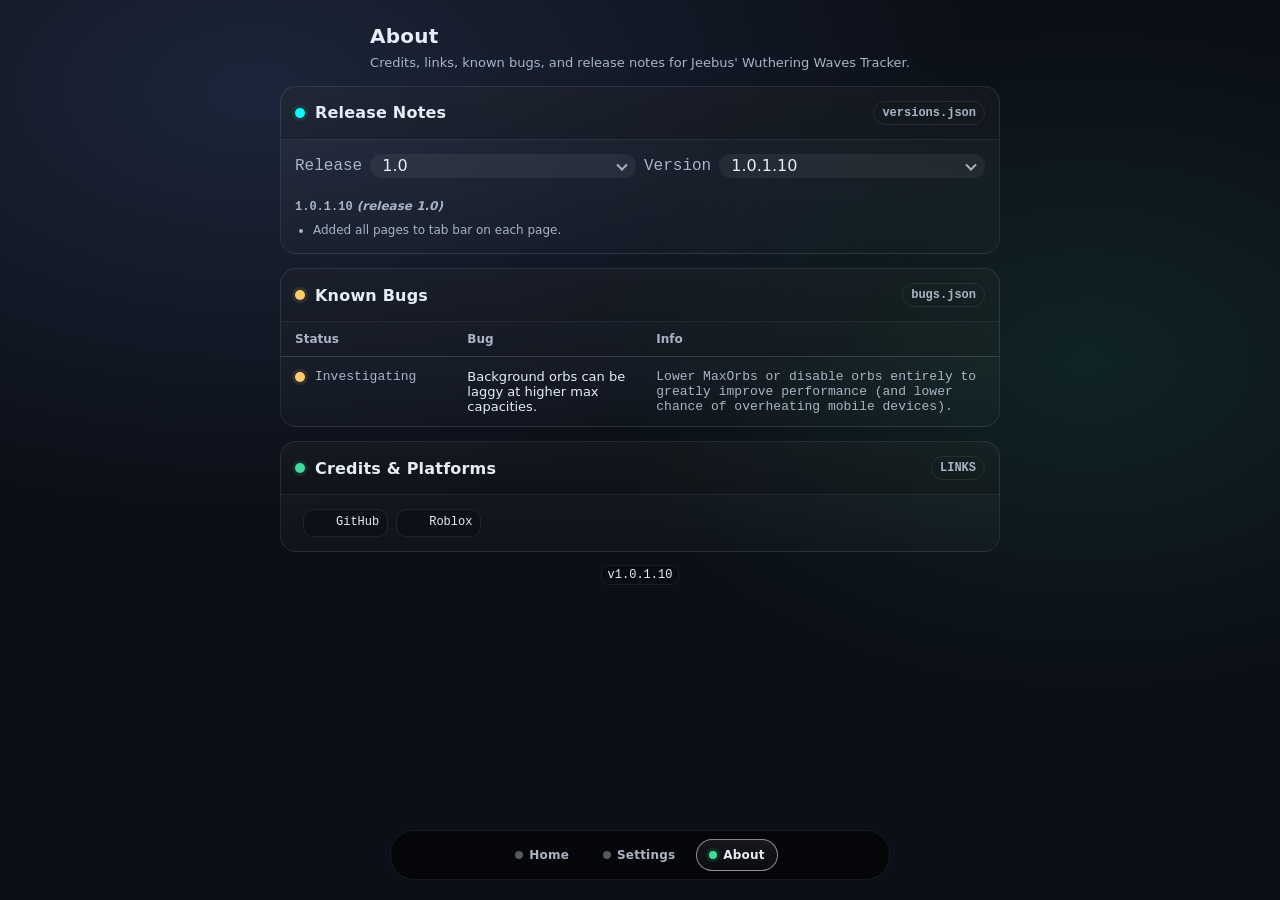
==== pages/about/index.html @ 66798c47 "setup" ====
<!doctype html>
<html lang="en">
	<head>
		<meta charset="utf-8" />
		<meta name="viewport" content="width=device-width,initial-scale=1,viewport-fit=cover" />
		<title>Jeebus' Apps — About</title>
		<link rel="stylesheet" href="../../assets/site.css">
		<link rel="icon" href="../../favicon.ico" sizes="any">
	</head>
	<body>
		<div class="wrap">
			<header>
				<div>
					<h1>About</h1>
					<div class="sub">
						Credits, links, known bugs, and release notes for Jeebus' Wuthering Waves Tracker.
					</div>
				</div>
			</header>
			<div class="grid">
				<section class="card span2" style="width: 100%;">
					<div class="head">
						<div class="title"><span class="statusDot" style="background: rgb(0, 255, 255);"></span>Release Notes</div>
						<div class="tag">versions.json</div>
					</div>
					<div style="padding:14px;">
						<div class="rnControls">
							<div class="muted mono rnLabel">Release</div>
							<div class="selectWrap">
								<select id="majorSelect"></select>
							</div>
							<div class="muted mono rnLabel">Version</div>
							<div class="selectWrap">
								<select id="versionSelect"></select>
							</div>
						</div>
						<div class="footer" style="margin-top:0;" id="releaseNotesBody">
							Loading release notes…
						</div>
					</div>
				</section>

				<section class="card span2" style="width: 100%;">
					<div class="head">
						<div class="title"><span class="statusDot warn"></span>Known Bugs</div>
						<div class="tag">bugs.json</div>
					</div>
					<div class="fadeWrap fadeScroll" id="bugsFade">
						<div class="tableScroll" id="bugsScroll">
							<table>
								<thead>
									<tr>
										<th style="width:24%">Status</th>
										<th>Bug</th>
										<th>Info</th>
									</tr>
								</thead>
								<tbody id="bugsBody"></tbody>
							</table>
						</div>
					</div>
				</section>

				<section class="card span2" style="width: 100%;">
					<div class="head">
						<div class="title"><span class="statusDot"></span>Credits & Platforms</div>
						<div class="tag">LINKS</div>
					</div>
					<div style="padding:14px;">
						<div class="footer" style="margin-top:0;">
							<span class="platformLinks hScroll fadeScroll" id="platformLinks"></span>
						</div>
					</div>
				</section>
			</div>

			<div class="footer">
				<code class="inline" id="versionCode">v—</code>
			</div>

			<div class="tabsBar" style="width: 100%;">
			<nav class="tabs">
				<a class="tabBtn" data-tab="home" href="../../"><span class="tabDot"></span> Home</a>
				<a class="tabBtn" data-tab="settings" href="../settings/"><span class="tabDot"></span> Settings</a>
				<a class="tabBtn active" data-tab="about" href="../about/"><span class="tabDot"></span> About</a>
			</nav>
			</div>
		</div>

		<script type="module">
			import {
			  renderPlatformLinks,
			  attachFadeScroll,
			  attachFadeToScroller,
			  autoMarkActiveTab,
			  initAppSettings,
			  startOrbBackgroundFromSettings,
			  hardReload,
			  _VERSION
			} from "../../assets/site.js";
			
			// ===== Small helpers =====
			function escapeHtml(s){
			  return String(s).replace(/[&<>"']/g, c => ({
			    "&":"&amp;", "<":"&lt;", ">":"&gt;", '"':"&quot;", "'":"&#039;"
			  }[c]));
			}
			
			function isSemverLike(s){
			  return /^\d+(\.\d+){1,3}$/.test(String(s || ""));
			}
			
			function cmpSemverDesc(a, b){
			  // For strings like "1.3.6". Fallback = string compare.
			  if (!isSemverLike(a) || !isSemverLike(b)) return String(b).localeCompare(String(a));
			  const pa = String(a).split(".").map(n => parseInt(n,10));
			  const pb = String(b).split(".").map(n => parseInt(n,10));
			  const len = Math.max(pa.length, pb.length);
			  while (pa.length < len) pa.push(0);
			  while (pb.length < len) pb.push(0);
			  for (let i=0; i<len; i++){
			    if (pa[i] !== pb[i]) return pb[i] - pa[i];
			  }
			  return 0;
			}
			
			function statusLabel(s){
			  const v = String(s || "").toLowerCase();
			  if (v === "fixed") return "Fixed";
			  if (v === "investigating") return "Investigating";
			  if (v === "wontfix") return "Won’t fix";
			  return "Open";
			}
			
			function statusDotClass(s){
			  const v = String(s || "").toLowerCase();
			  if (v === "fixed") return "statusDot";
			  if (v === "investigating") return "statusDot warn";
			  if (v === "wontfix") return "statusDot off";
			  return "statusDot bad";
			}
			
			// ===== Bugs (from /assets/bugs.json) =====
			function renderBugs(list){
			  const body = document.getElementById("bugsBody");
			  body.textContent = "";
			
			  if (!Array.isArray(list) || list.length === 0){
			    const tr = document.createElement("tr");
			    tr.innerHTML = `
			      <td class="mono muted">—</td>
			      <td class="muted">No known bugs listed.</td>
			      <td class="mono muted">—</td>
			    `;
			    body.appendChild(tr);
			    return;
			  }
			
			  for (const item of list){
			    const status = item?.status || "open";
			    const bug = item?.bug || "—";
			    const info = item?.fixedIn ? `Fixed in ${item.fixedIn}` : (item?.note || "—");
			
			    const tr = document.createElement("tr");
			    tr.innerHTML = `
			      <td class="mono">
			        <span style="display:inline-flex;align-items:center;gap:10px;">
			          <span class="${statusDotClass(status)}"></span>
			          <span class="muted">${escapeHtml(statusLabel(status))}</span>
			        </span>
			      </td>
			      <td>${escapeHtml(bug)}</td>
			      <td class="mono muted">${escapeHtml(info)}</td>
			    `;
			    body.appendChild(tr);
			  }
			}
			
			async function loadBugsJson(){
			  const body = document.getElementById("bugsBody");
			  try {
			    const res = await fetch("../../assets/bugs.json", { cache: "no-store" });
			    if (!res.ok) throw new Error(`HTTP ${res.status}`);
			    renderBugs(await res.json());
			  } catch (err) {
			    body.textContent = "";
			    const tr = document.createElement("tr");
			    tr.innerHTML = `
			      <td class="mono muted">—</td>
			      <td class="muted">Failed to load bugs.json (${escapeHtml(err?.message || err)})</td>
			      <td class="mono muted">—</td>
			    `;
			    body.appendChild(tr);
			  }
			}
			
			// ===== Release Notes (filter by major -> version -> notes) =====
			let VERSIONS_DATA = null;
			
			function setSelectOptions(sel, values, selectedValue){
			  sel.textContent = "";
			  for (const v of values){
			    const opt = document.createElement("option");
			    opt.value = v;
			    opt.textContent = v;
			    sel.appendChild(opt);
			  }
			  if (selectedValue && values.includes(selectedValue)){
			    sel.value = selectedValue;
			  } else if (values.length){
			    sel.value = values[0];
			  }
			}
			
			function findMajorForVersion(data, versionStr){
			  for (const major of Object.keys(data || {})){
			    const majorObj = data[major];
			    if (majorObj && typeof majorObj === "object" && Object.prototype.hasOwnProperty.call(majorObj, versionStr)){
			      return major;
			    }
			  }
			  return null;
			}
			
			function renderSelectedReleaseNotes(){
			  const host = document.getElementById("releaseNotesBody");
			  const majorSel = document.getElementById("majorSelect");
			  const verSel = document.getElementById("versionSelect");
			
			  const major = majorSel.value;
			  const ver = verSel.value;
			
			  const majorObj = VERSIONS_DATA?.[major];
			  const msgs = majorObj?.[ver];
			
			  if (!Array.isArray(msgs) || msgs.length === 0){
			    host.innerHTML = `<div class="muted">No notes listed for <span class="mono">${escapeHtml(ver)}</span>.</div>`;
			    return;
			  }
			
			  // Nice header + bullet list
			  const title = `<div style="font-weight:900; margin-bottom:6px;">
			    <span class="mono"><b>${escapeHtml(ver)}</b></span>
			    <span class="muted" style="font-weight:700;"><i>(release ${escapeHtml(major)})</i></span>
			  </div>`;
			
			  const items = msgs.map(m => `<li>${escapeHtml(m)}</li>`).join("");
			  host.innerHTML = `${title}<ul style="margin:6px 0 0 18px; padding:0; color:var(--muted);">${items}</ul>`;
			}
			
			function rebuildVersionSelectForMajor(major, preferredVersion){
			  const verSel = document.getElementById("versionSelect");
			  const majorObj = VERSIONS_DATA?.[major] || {};
			  const versions = Object.keys(majorObj).sort(cmpSemverDesc);
			
			  setSelectOptions(verSel, versions, preferredVersion);
			  renderSelectedReleaseNotes();
			}
			
			function initReleaseNotesUI(data){
			  VERSIONS_DATA = data || {};
			
			  const majorSel = document.getElementById("majorSelect");
			  const verSel = document.getElementById("versionSelect");
			  const host = document.getElementById("releaseNotesBody");
			
			  const majors = Object.keys(VERSIONS_DATA).sort(cmpSemverDesc);
			  if (!majors.length){
			    host.textContent = "No release notes found.";
			    return;
			  }
			
			  // Prefer current app version, if present
			  const preferredMajor = findMajorForVersion(VERSIONS_DATA, _VERSION) || majors[0];
			  setSelectOptions(majorSel, majors, preferredMajor);
			
			  // Build sub-version list (prefer _VERSION if it exists in that major)
			  const initialMajor = majorSel.value;
			  const preferVersion = Object.prototype.hasOwnProperty.call(VERSIONS_DATA[initialMajor] || {}, _VERSION)
			    ? _VERSION
			    : null;
			
			  rebuildVersionSelectForMajor(initialMajor, preferVersion);
			
			  majorSel.addEventListener("change", () => {
			    rebuildVersionSelectForMajor(majorSel.value, null);
			  });
			
			  verSel.addEventListener("change", () => {
			    renderSelectedReleaseNotes();
			  });
			}
			
			async function loadVersionsJson(){
			  const host = document.getElementById("releaseNotesBody");
			  try {
			    const res = await fetch("../../assets/versions.json", { cache: "no-store" });
			    if (!res.ok) throw new Error(`HTTP ${res.status}`);
			    const data = await res.json();
			    initReleaseNotesUI(data);
			  } catch (err) {
			    host.textContent = `Failed to load release notes. (${err?.message || err})`;
			  }
			}
			
			// ===== Startup =====
			initAppSettings();
			startOrbBackgroundFromSettings({ spawnEveryMs: 1600, sizeMin: 340, sizeMax: 720 });
			
			document.getElementById("versionCode").textContent = `v${_VERSION}`;
			document.getElementById("hardRefreshBtn")?.addEventListener("click", hardReload);
			
			const platformLinks = [
			  { label: "GitHub", url: "https://github.com/WoahItsJeebus" },
			  { label: "Roblox", url: "https://www.roblox.com/users/3817884/profile" },
			];
			
			renderPlatformLinks(platformLinks, "platformLinks");
			attachFadeScroll(document.getElementById("platformLinks"));
			
			attachFadeToScroller(
			  document.getElementById("bugsScroll"),
			  document.getElementById("bugsFade")
			);
			
			loadBugsJson();
			loadVersionsJson();
			
			autoMarkActiveTab("about");
		</script>
	</body>
</html>
<!--
	{
		"status": "wontfix",		-- (wontfix || open || investigating || fixed)
		"bug": "",					-- (string) — Description of the bug
		"note": "",					-- (string) — Side notes
		"fixedIn": "",				-- (string) — Version number — (fixed status only)
	}
-->
---- assets/site.css ----
:root {
	--bg: #0b0f17;
	--card: #121a2a;
	--text: #e7edf7;
	--muted: #a9b4c7;
	--border: rgba(255, 255, 255, .08);
	--good: #3ddc97;
	--warn: #ffcc66;
	--bad: #ff6b6b;
	--mono: ui-monospace, SFMono-Regular, Menlo, Monaco, Consolas, "Liberation Mono", "Courier New", monospace;
	--ui: system-ui, -apple-system, Segoe UI, Roboto, Arial, sans-serif;
}

/* Keep scrolling, hide scrollbar (page-level) */
html, body{
  overflow: auto;              /* or leave default */
  -ms-overflow-style: none;    /* IE/old Edge */
  scrollbar-width: none;       /* Firefox */
}

html::-webkit-scrollbar,
body::-webkit-scrollbar{
  width: 0;
  height: 0;
}

* {
	box-sizing: border-box;
}

body {
	margin: 0;
	font-family: var(--ui);
	color: var(--text);
	background:
		radial-gradient(1200px 700px at 20% 10%, rgba(122, 162, 255, .15), transparent 60%),
		radial-gradient(900px 600px at 85% 40%, rgba(61, 220, 151, .10), transparent 55%),
		var(--bg);
	min-height: 100vh;
	display: flex;
	justify-content: center;
	padding:
		calc(24px + env(safe-area-inset-top)) calc(24px + env(safe-area-inset-right)) calc(24px + env(safe-area-inset-bottom)) calc(24px + env(safe-area-inset-left));
}

.wrap { width: min(1040px, 100%); }

header {
	display: flex;
	flex-wrap: wrap;
	gap: 12px 16px;
	align-items: baseline;
	justify-content: space-between;
	margin-bottom: 14px;
}

h1 {
	font-size: 20px;
	margin: 0;
	letter-spacing: .2px;
}

.cornerRefresh {
	position: fixed;
	left: 12px;
	bottom: 12px;
	z-index: 9999;
}

@supports (padding: max(0px)) {
	.cornerRefresh {
		left: max(12px, env(safe-area-inset-left));
		bottom: max(12px, env(safe-area-inset-bottom));
	}
}

.sub {
	color: var(--muted);
	font-size: 13px;
	margin-top: 6px;
	line-height: 1.35;
}

.toolbar {
	display: flex;
	gap: 10px;
	flex-wrap: wrap;
	align-items: center;
	justify-content: flex-end;
}

.pill {
	font-family: var(--mono);
	font-size: 12px;
	color: var(--muted);
	padding: 8px 10px;
	border: 1px solid var(--border);
	border-radius: 999px;
	background: rgba(0, 0, 0, .15);
	white-space: nowrap;
}

button {
	appearance: none;
	border: 1px solid var(--border);
	background: linear-gradient(180deg, rgba(255, 255, 255, .06), rgba(255, 255, 255, .02));
	color: var(--text);
	padding: 4px 8px;
	border-radius: 128px;
	cursor: pointer;
	font-weight: 500;
	font-size: 14px;
	white-space: nowrap;
}

button:hover {
	border-color: rgba(255, 255, 255, .16);
}

button:active {
	transform: translateY(1px);
}

.grid{
  display:grid;
  gap:14px;
  grid-template-columns: min(720px, 100%);
  justify-content: center;
}

@media (max-width: 1100px) {
	.grid {
		grid-template-columns: 2fr;
	}
}

.btn {
	display: inline-flex;
	align-items: center;
	gap: 10px;
}

.btnIcon {
	width: 18px;
	height: 18px;
	opacity: .9;
	flex: 0 0 auto;
	background-size: contain;
	background-repeat: no-repeat;
	background-position: center;
	transform: translateY(-.5px);
}

.bgLock {
	background-image: url("https://cdn-icons-png.freepik.com/512/8336/8336773.png");
}

.bgFile {
	background-image: url("https://cdn-icons-png.freepik.com/512/8336/8336773.png");
}

/* ============================================================
   App cards (JApps home)
   ============================================================ */
/* Section card: holds multiple apps */
.appSection{
  width: 100%;
  max-width: 720px;
}

/* inner grid of apps within a section */
.appSectionGrid{
  padding: 14px;
  display: grid;
  gap: 14px;
  
  /* tile layout inside the section */
  grid-template-columns: repeat(auto-fit, minmax(220px, 1fr));
  justify-items: center;
}

/* app tile inside a section */
.appTile{
  width: 100%;
  border: 1px solid rgba(255,255,255,.06);
  border-radius: 14px;
  background: rgba(0,0,0,.10);
  overflow: hidden;
}

.appTileTop{
  padding: 12px;
  display:flex;
  align-items:center;
  gap:10px;
  border-bottom: 1px solid rgba(255,255,255,.06);
  background: rgba(0,0,0,.10);
}

.appTileTitle{
  font-weight: 800;
  letter-spacing: .2px;
  min-width: 0;
  overflow: hidden;
  text-overflow: ellipsis;
  white-space: nowrap;
}

.appCard {
	width: fit-content;
	min-width: 320px;
}

.appLink {
	display: block;
	color: inherit;
	text-decoration: none;
}

.appBody {
	padding: 14px;
	display: flex;
	align-items: center;
	justify-content: center;
}

.appIcon {
	width:		128px;
	height:		128px;
	min-width:  64px;
	min-height: 64px;
	aspect-ratio: 1 / 1;
	
	display: flex;
	border-radius: 12px;
	box-shadow: 0 0 0 1px rgba(255, 255, 255, .12);
	background: rgba(0, 0, 0, .18);
	object-fit: cover;
	/* good for non-ico images; harmless otherwise */

	transition: transform 160ms ease;
	-webkit-tap-highlight-color: transparent;
	z-index: 20;
}

.appIcon:hover {
	transform: scale(1.05);
}

.appIcon:active {
	transform: scale(0.95);
}

/* Icon-only clickable area */
.appIconLink {
	display: inline-flex;
	align-items: center;
	width: fit-content;
	flex-direction: column;
	border-radius: 12px;
	/* match .appIcon */
	/* overflow: hidden; */
	gap: 8px;
	/* clips image corners cleanly */
	outline: none;
	/* we’ll replace default outline */
	-webkit-tap-highlight-color: transparent;
}

/* Focus ring should be on the anchor (the focusable thing) */
.appIconLink:focus-visible{
  box-shadow:
    0 0 0 3px rgba(255, 204, 102, .65),
    0 0 0 7px rgba(0, 0, 0, .25);
}

.appIconLink:active{
  box-shadow:
    0 0 0 3px rgba(255, 204, 102, .55),
    0 0 0 7px rgba(0, 0, 0, .22);
}

/* Hover polish to make it feel clickable */
.appCard {
	transition: transform 160ms ease, border-color 160ms ease, background 160ms ease;
}

/* .appCard:hover{
  border-color: rgba(255,255,255,.16);
  transform: translateY(-1px);
} */

/* .appCard:active{
  transform: translateY(0px);
} */

.card {
	border: 1px solid var(--border);
	border-radius: 16px;
	overflow: hidden;
	background: linear-gradient(180deg, rgba(255, 255, 255, .05), rgba(255, 255, 255, .02));
}

.card .head {
	padding: 14px 14px 14px 14px;
	display: flex;
	align-items: center;
	justify-content: space-between;
	gap: 10px;
	border-bottom: 1px solid var(--border);
	background: rgba(0, 0, 0, .18);
}

.card .title {
	font-weight: 800;
	letter-spacing: .2px;
	display: flex;
	align-items: center;
	gap: 10px;
}

.tag {
	font-size: 12px;
	font-weight: 800;
	padding: 4px 8px;
	border-radius: 999px;
	border: 1px solid var(--border);
	color: var(--muted);
	font-family: var(--mono);
	white-space: nowrap;
}

table {
	width: 100%;
	border-collapse: collapse;
}

thead th {
	text-align: left;
	font-size: 12px;
	color: var(--muted);
	font-weight: 700;
	padding: 10px 14px;
	border-bottom: 1px solid var(--border);
	background: rgba(0, 0, 0, .10);
	white-space: nowrap;
}

tbody td {
	padding: 12px 14px;
	border-bottom: 1px solid rgba(255, 255, 255, .05);
	vertical-align: top;
	font-size: 13px;
}

tbody tr:last-child td {
	border-bottom: none;
}

.mono {
	font-family: var(--mono);
}

.muted {
	color: var(--muted);
}

.right {
	text-align: right;
}

.statusDot {
	width: 10px;
	height: 10px;
	border-radius: 50%;
	background: var(--good);
	box-shadow: 0 0 0 3px rgba(61, 220, 151, .10);
	flex: 0 0 auto;
}

.statusDot.warn {
	background: var(--warn);
	box-shadow: 0 0 0 3px rgba(255, 204, 102, .10);
}

.statusDot.bad {
	background: var(--bad);
	box-shadow: 0 0 0 3px rgba(255, 107, 107, .12);
}

.statusDot.off {
	background: rgba(231, 237, 247, .22);
	box-shadow: 0 0 0 3px rgba(231, 237, 247, .08);
}

tr.ended td {
	opacity: .65;
}

.footer {
	margin-top: 14px;
	color: var(--muted);
	font-size: 12px;
	line-height: 1.45;
}

code.inline {
	font-family: var(--mono);
	font-size: 12px;
	padding: 2px 6px;
	border-radius: 8px;
	border: 1px solid var(--border);
	background: rgba(0, 0, 0, .18);
	color: var(--text);
	white-space: nowrap;
}

/* Inline hyperlink pill */
a.inlineLink {
	font-family: var(--mono);
	font-size: 12px;
	padding: 2px 6px;
	border-radius: 8px;
	border: 1px solid var(--border);
	background: rgba(0, 0, 0, .18);
	color: var(--text);
	text-decoration: none;
	display: inline-block;
	white-space: nowrap;
}

a.inlineLink:hover {
	border-color: rgba(255, 255, 255, .16);
	text-decoration: underline;
}

a.inlineLink:active {
	transform: translateY(1px);
}

/* Platform pills */
.platformLinks {
	display: flex;
	flex-wrap: wrap;
	gap: 8px;
	margin-left: 8px;
	align-items: center;
}

a.platformLink {
	font-family: var(--mono);
	font-size: 12px;
	padding: 4px 8px;
	border-radius: 10px;
	border: 1px solid var(--border);
	background: rgba(0, 0, 0, .18);
	color: var(--text);
	text-decoration: none;
	display: inline-flex;
	align-items: center;
	gap: 8px;
	white-space: nowrap;
	flex: 0 0 auto;
}

a.platformLink:hover {
	border-color: rgba(255, 255, 255, .16);
	text-decoration: underline;
}

a.platformLink:active {
	transform: translateY(1px);
}

.platformIcon {
	width: 16px;
	height: 16px;
	border-radius: 4px;
	flex: 0 0 auto;
	image-rendering: auto;
}

/* Make the friends table willing to overflow horizontally */
#friendsScroll table {
	width: max-content;
	min-width: 100%;
}

/* Prefer scrolling over wrapping */
#friendsScroll th,
#friendsScroll td {
	white-space: nowrap;
}

/* Sortable headers */
#friendsScroll thead th[data-sort] {
	cursor: pointer;
	user-select: none;
	-webkit-user-select: none;
}

#friendsScroll thead th[data-sort] .thArrow {
	display: inline-block;
	margin-left: 6px;
	font-size: .55em;
	/* ~0.5x-ish */
	opacity: .75;
	transform: translateY(-1px);
}

#friendsScroll thead th[data-sort].isActive .thArrow {
	opacity: .95;
}

/* Friend cell: avatar + text never stack */
.friendCell {
	display: flex;
	align-items: center;
	gap: 10px;
	flex-wrap: nowrap;
}

/* Avatar should never shrink */
.friendAvatar {
	flex: 0 0 auto;
	width: 28px;
	height: 28px;
	border-radius: 999px;
	box-shadow: 0 0 0 1px rgba(255, 255, 255, .12);
}

.friendAvatar.ph {
	background: rgba(255, 255, 255, .06);
	box-shadow: 0 0 0 1px rgba(255, 255, 255, .10);
}

/* The text block also should not shrink into wrapping */
.friendMeta {
	display: flex;
	flex-direction: column;
	gap: 2px;
	flex: 0 0 auto;
}

.friendTop {
	display: flex;
	align-items: center;
	gap: 8px;
	flex-wrap: nowrap;
}

.friendSub {
	display: flex;
	gap: 6px;
	flex-wrap: nowrap;
	font-size: 12px;
	opacity: .78;
}

.friendDisplay {
	font-weight: 800;
	cursor: pointer;
}

.friendCopy {
	cursor: pointer;
}


/* ============================================================
   Horizontal scroll + conditional fade edges
   ============================================================ */

.hScroll {
	overflow-x: auto;
	-webkit-overflow-scrolling: touch;
	position: relative;
}

/* Table wrapper */
.tableScroll {
	overflow-x: auto;
	-webkit-overflow-scrolling: touch;
	position: relative;
}

.tableScroll table {
	min-width: 480px;
}

/* Toolbar fade wrapper needs to clip its ::before/::after */
#toolbarFade {
	overflow: hidden;
	border-radius: 999px;
	max-width: 100%;

	background: rgba(0, 0, 0, .10);
	border: 1px solid var(--border);
	padding: 2px;
}

/* Flexbox gotcha: allow the fadeWrap to shrink inside header */
header>#toolbarFade {
	min-width: 0;
}

/* Fades: only visible when .isScrollable is present.
   Left fade hidden when atStart, right fade hidden when atEnd. */
.fadeScroll::before,
.fadeScroll::after {
	content: "";
	position: absolute;
	top: 0;
	bottom: 0;
	width: 26px;
	pointer-events: none;
	opacity: 0;
	transition: opacity 160ms ease;
}

.fadeScroll::before {
	left: 0;
	background: linear-gradient(90deg, rgba(11, 15, 23, .98), rgba(11, 15, 23, 0));
}

.fadeScroll::after {
	right: 0;
	background: linear-gradient(270deg, rgba(11, 15, 23, .98), rgba(11, 15, 23, 0));
}

.fadeScroll.isScrollable::before,
.fadeScroll.isScrollable::after {
	opacity: 1;
}

.fadeScroll.isScrollable.atStart::before {
	opacity: 0;
}

.fadeScroll.isScrollable.atEnd::after {
	opacity: 0;
}

/* Inner scroller stays purely a scroller */
.fadeWrap>.tableScroll,
.fadeWrap>.hScroll {
	position: relative;
}

/* Fades must live on a NON-scrolling wrapper */
.fadeWrap {
	position: relative;
}

/* Fades */
.fadeWrap.fadeScroll::before,
.fadeWrap.fadeScroll::after {
	content: "";
	position: absolute;
	top: 0;
	bottom: 0;
	width: 26px;
	pointer-events: none;
	opacity: 0;
	transition: opacity 240ms ease-out;

	z-index: 3;
}

.fadeWrap.fadeScroll::before {
	left: 0;
	background: linear-gradient(90deg, rgba(11, 15, 23, .98), rgba(11, 15, 23, 0));
}

.fadeWrap.fadeScroll::after {
	right: 0;
	background: linear-gradient(270deg, rgba(11, 15, 23, .98), rgba(11, 15, 23, 0));
}

/* Only show when overflow exists */
.fadeWrap.fadeScroll.isScrollable::before,
.fadeWrap.fadeScroll.isScrollable::after {
	opacity: 1;
}

.fadeWrap.fadeScroll.isScrollable.atStart::before {
	opacity: 0;
}

.fadeWrap.fadeScroll.isScrollable.atEnd::after {
	opacity: 0;
}

/* Mobile: prefer swipe-scroll instead of wrapping for toolbar + platform row */
@media (max-width: 560px) {
	.toolbar {
		flex-wrap: nowrap;
		justify-content: flex-start;
	}

	.platformLinks {
		flex-wrap: nowrap;
	}

	body {
		padding:
			calc(16px + env(safe-area-inset-top)) calc(16px + env(safe-area-inset-right)) calc(16px + env(safe-area-inset-bottom)) calc(16px + env(safe-area-inset-left));
	}
}

/* Themed scrollbars
/* WebKit: Chrome/Safari/Edge */

.tableScroll::-webkit-scrollbar,
.hScroll::-webkit-scrollbar {
	height: 10px;
}

.tableScroll::-webkit-scrollbar-track,
.hScroll::-webkit-scrollbar-track {
	background: transparent;
}

.tableScroll::-webkit-scrollbar-thumb,
.hScroll::-webkit-scrollbar-thumb {
	background: rgba(231, 237, 247, .18);
	border-radius: 999px;
	border: 3px solid transparent;
	background-clip: content-box;
}

.tableScroll::-webkit-scrollbar-thumb:hover,
.hScroll::-webkit-scrollbar-thumb:hover {
	background: rgba(231, 237, 247, .28);
	border: 3px solid transparent;
	background-clip: content-box;
}

/* Firefox */
.tableScroll,
.hScroll {
	scrollbar-color: rgba(231, 237, 247, .22) transparent;
	scrollbar-width: thin;
}

/* ===== Bottom Tabs Dock (iOS rubber-band safe) ===== */
.tabsBar{
  position: fixed;
  left: 0;
  right: 0;
  bottom: 0;

  z-index: 9999;
  pointer-events: none;

  /* this is the dock area that will cover the bottom “border” space */
  padding-left: max(12px, env(safe-area-inset-left));
  padding-right: max(12px, env(safe-area-inset-right));
  padding-bottom: env(safe-area-inset-bottom);
}

/* Dock underlay that fills to the very bottom even during overscroll */
.tabsBar::before{
  content:"";
  position:absolute;
  left:0;
  right:0;
  bottom:0;

  height: calc(env(safe-area-inset-bottom) + 64px);

  background: transparent;

  pointer-events:none;
}

/* ===== Bottom Tabs Dock (iOS rubber-band safe) ===== */

.tabsBar .tabs{
  pointer-events: auto;

  display: flex;
  align-items: center;
  justify-content: center;
  flex-wrap: nowrap;

  gap: 8px;
  padding: 8px;

  border: 1px solid var(--border);
  border-radius: 24px;
  background: rgba(0,0,0,.58);
  transition: background-color 400ms ease, border-color 400ms ease;

  /* ✅ let content decide width, but don't exceed the viewport */
  width: fit-content;
  max-width: calc(100vw - 24px - env(safe-area-inset-left) - env(safe-area-inset-right));

  /* ✅ if tabs don't fit, scroll instead of clipping/ellipsis */
  overflow-x: auto;
  overflow-y: hidden;
  -webkit-overflow-scrolling: touch;

  margin: 0 auto 12px auto;
}

/* Hide scrollbar for the tabs row (optional, matches your style) */
.tabsBar .tabs::-webkit-scrollbar{ height: 0; }
.tabsBar .tabs{ scrollbar-width: none; }

/* Each button sizes to its label */
.tabBtn{
  position: relative;
  appearance: none;
  border: 1px solid transparent;
  background: transparent;
  color: var(--muted);
  text-decoration: none;

  padding: 8px 12px;
  border-radius: 24px;
  cursor: pointer;

  font-weight: 800;
  font-size: 12px;
  letter-spacing: .2px;

  display: inline-flex;
  align-items: center;
  gap: 6px;
  justify-content: center;

  /* ✅ don't force equal widths */
  flex: 0 0 auto;
  min-width: max-content;

  /* ✅ do not ellipsis tab labels */
  white-space: nowrap;
  overflow: visible;
  text-overflow: unset;

  transition: background-color 300ms ease, border-color 300ms ease, color 300ms ease;
}

/* Small phones: tighten slightly so you scroll less often */
@media (max-width: 420px){
  .tabBtn{
    padding: 7px 10px;
    font-size: 11px;
    gap: 5px;
  }
  .tabDot{
    width: 7px;
    height: 7px;
    flex: 0 0 7px;
  }
}


@supports (padding: max(0px)) {
	.tabsBar {
		bottom: max(8px, env(safe-area-inset-bottom));
	}

	.tabsBar .tabs {
		/* respect left/right safe areas too */
		/* display: flex; */
		width: min(500px,
				calc(100vw - 24px - env(safe-area-inset-left) - env(safe-area-inset-right)));
	}
}

.tabBtn:hover {
	border-color: rgba(255, 255, 255, .42);
	color: var(--text);
}

.tabBtn.active {
	border: 1px solid rgba(255, 255, 255, .52);
	background: linear-gradient(180deg, rgba(255, 255, 255, .08), rgba(255, 255, 255, .02));
	color: var(--text);
}

.tabBtn.active:hover {
	border-color: rgba(255, 255, 255, .52);
	color: var(--text);
}

.tabDot {
	width: 8px;
	height: 8px;
	border-radius: 999px;
	aspect-ratio: 1 / 1;
	background: rgba(231, 237, 247, .35);
	flex-shrink: 0;
	flex: 0 0 8px;
}

.tabText {
	min-width: 0;
	overflow: hidden;
	text-overflow: ellipsis;
	white-space: nowrap;
}

.tabBtn.active .tabDot {
	background: var(--good);
	box-shadow: 0 0 0 3px rgba(61, 220, 151, .12);
}

.tabsBar .tabs:hover {
	background: rgba(0, 0, 0, .88);
}

@media (hover: none) {
	.tabsBar .tabs:active {
		background: rgba(0, 0, 0, .88);
	}
}

/* Only apply hover polish on real hover devices (mouse/trackpad) */
@media (hover: hover) and (pointer: fine){
  .weaponCard:hover{
    transform: scale(1.09);
  }

  .tabBtn:hover{
    border-color: rgba(255, 255, 255, .42);
    color: var(--text);
  }

  .tabsBar .tabs:hover{
    background: rgba(0, 0, 0, .88);
  }
}

/* Page containers */
.page {
	display: none;
}

.page.active {
	display: block;
}

/* ============================================================
   Orb background layer (required for startOrbBackground())
   ============================================================ */

.bgOrbs {
	position: fixed;
	inset: 0;
	overflow: hidden;
	pointer-events: none;
	z-index: 0;
}

:root {
	--tabsDockPad: 120px;
	/* fallback if JS doesn't run */
}

.wrap {
	position: relative;
	z-index: 1;
	padding-bottom: calc(var(--tabsDockPad) + env(safe-area-inset-bottom));
	align-items: center;
	display: flex;
	flex-direction: column;
}

/* Orb container now holds 2 inner layers that crossfade (morph),
   instead of creating/removing many .bgOrb nodes (layering). */
.bgOrb {
	position: absolute;
	left: 50%;
	top: 50%;
	width: 420px;
	height: 420px;
	border-radius: 999px;

	filter: blur(24px);
	opacity: 0;
	mix-blend-mode: screen;

	transform: translate3d(0, 0, 0);
	will-change: left, top, width, height, transform, opacity, filter;
}

.bgOrbLayer {
	position: absolute;
	inset: 0;
	border-radius: 999px;

	background: radial-gradient(circle,
			rgba(var(--rgb), var(--a)) 0%,
			rgba(var(--rgb), 0) 70%);

	opacity: 0;
	will-change: opacity;
}

@keyframes orbLife {
	0% {
		opacity: 0;
		transform: translate3d(0, 0, 0) scale(0.6);
	}

	18% {
		opacity: 0.85;
		transform: translate3d(calc(var(--dx) * 0.25), calc(var(--dy) * 0.25), 0) scale(1.06);
	}

	70% {
		opacity: 0.72;
		transform: translate3d(calc(var(--dx) * 0.85), calc(var(--dy) * 0.85), 0) scale(1.12);
	}

	100% {
		opacity: 0;
		transform: translate3d(var(--dx), var(--dy), 0) scale(0.72);
	}
}

/* Settings “hard off” helpers (driven by JS) */
:root.reduceMotion .bgOrbs,
:root.orbsOff .bgOrbs {
	display: none;
}

/* ============================================================
   Settings page form styles
   ============================================================ */

.form {
	padding: 14px;
	display: grid;
	gap: 12px;
}

.field {
	display: grid;
	gap: 6px;
}

.label {
	font-size: 12px;
	font-weight: 800;
	letter-spacing: .2px;
	color: var(--muted);
}

.help {
	font-size: 12px;
	color: var(--muted);
	line-height: 1.35;
}

.controlRow {
	display: flex;
	align-items: center;
	gap: 10px;
	flex-wrap: wrap;
}

/* Slider contrast + theme */
.sliderControl input[type="range"] {
	width: min(420px, 100%);
	accent-color: rgb(59, 108, 182);
	/* modern browsers */
	height: 28px;
	/* gives thumb room */
	background: transparent;
}

/* WebKit (Safari/iOS/Chrome/Edge) */
.sliderControl input[type="range"]::-webkit-slider-runnable-track {
	height: 8px;
	border-radius: 999px;
	background: rgba(231, 237, 247, .18);
	border: 1px solid rgba(255, 255, 255, .10);
}

.sliderControl input[type="range"]::-webkit-slider-thumb {
	-webkit-appearance: none;
	appearance: none;
	width: 18px;
	height: 18px;
	border-radius: 999px;

	background: var(--text);
	border: 1px solid rgba(255, 255, 255, .18);

	/* “glow” to pop off dark bg */
	box-shadow:
		0 0 0 4px rgba(52, 60, 70, 0.18),
		0 6px 18px rgba(0, 0, 0, .45);

	margin-top: -6px;
	/* centers thumb on 8px track */
}

.sliderControl input[type="range"]:hover::-webkit-slider-thumb {
	box-shadow:
		0 0 0 5px rgba(96, 123, 158, 0.199),
		0 8px 22px rgba(0, 0, 0, .55);
}

.sliderControl input[type="range"]:focus {
	outline: none;
}

.sliderControl input[type="range"]:focus-visible::-webkit-slider-thumb {
	box-shadow:
		0 0 0 6px rgba(61, 143, 220, 0.28),
		0 8px 22px rgba(0, 0, 0, .55);
}

/* Firefox */
.sliderControl input[type="range"]::-moz-range-track {
	height: 8px;
	border-radius: 999px;
	background: rgba(231, 237, 247, .18);
	border: 1px solid rgba(255, 255, 255, .10);
}

.sliderControl input[type="range"]::-moz-range-thumb {
	width: 18px;
	height: 18px;
	border-radius: 999px;
	background: var(--text);
	border: 1px solid rgba(255, 255, 255, .18);
	box-shadow:
		0 0 0 4px rgba(52, 60, 70, 0.18),
		0 6px 18px rgba(0, 0, 0, .45);
}

input[type="text"],
input[type="number"],
select,
textarea {
	width: 100%;
	color: var(--text);
	background: rgba(0, 0, 0, .18);
	border: 1px solid var(--border);
	border-radius: 10px;
	padding: 10px 10px;
	font-family: var(--mono);
	font-size: 12px;
	outline: none;
}

textarea {
	min-height: 120px;
	resize: vertical;
}

input[type="text"]:focus,
input[type="number"]:focus,
select:focus,
textarea:focus {
	border-color: rgba(255, 255, 255, .18);
}

input[type="color"] {
	width: 46px;
	height: 34px;
	border: 1px solid var(--border);
	border-radius: 10px;
	background: transparent;
	padding: 0;
}

input[type="range"] {
	width: min(420px, 100%);
}

.switch {
	display: flex;
	align-items: center;
	gap: 10px;
	user-select: none;
}

.switch input {
	transform: scale(1.15);
}

.smallBtn {
	padding: 8px 10px;
	font-size: 12px;
	border-radius: 10px;
}

.okPill {
	font-family: var(--mono);
	font-size: 12px;
	padding: 6px 10px;
	border-radius: 999px;
	border: 1px solid var(--border);
	background: rgba(0, 0, 0, .18);
	color: var(--muted);
}

/* =========================================
   Themed <select> controls (Release Notes)
   ========================================= */

.rnControls {
	display: flex;
	gap: 8px;
	flex-wrap: wrap;
	align-items: center;
	margin-bottom: 20px;
}

.rnLabel {
	/* min-width:40px; */
	width: max-content;
}

.selectWrap {
	position: relative;
	flex: 1;
	/* min-width:340px; */
	opacity: 1;
}

.selectWrap::after {
	content: "";
	position: absolute;
	right: 10px;
	top: 50%;
	width: 6px;
	height: 6px;
	transform: translateY(-60%) rotate(45deg);
	border-right: 2px solid var(--muted);
	border-bottom: 2px solid var(--muted);
	pointer-events: none;
	opacity: 1;
	background: transparent;
}

.selectWrap select {
	width: 100%;
	min-width: 80px;
	padding: 2px 0 2px 12px;
	border-radius: 14px;
	border: 1px solid var(--stroke);
	background: rgba(255, 255, 255, .06);
	color: var(--text);
	font: inherit;
	outline: none;
	height: 24px;

	-webkit-appearance: none;
	appearance: none;
}

.selectWrap select:hover {
	border-color: rgba(255, 255, 255, .22);
}

.selectWrap select:focus {
	border-color: rgba(255, 255, 255, .28);
	box-shadow: 0 0 0 3px rgba(255, 255, 255, .10);
}

.selectWrap select:disabled {
	opacity: .55;
	cursor: not-allowed;
}

.selectWrap option {
	background: #0b1020;
	color: #e9ecff;
}

/* ===== Landing Page Main Buttons ===== */

.centerNav {
	display: flex;
	justify-content: center;
	align-items: center;
	gap: 28px;
	margin: 60px 0;
	flex-wrap: wrap;
}

.bigBtn {
	display: flex;
	justify-content: center;
	align-items: center;
	min-width: 180px;
	padding: 22px 36px;
	border-radius: 16px;
	text-decoration: none;
	font: inherit;
	font-size: 1.2rem;
	font-weight: 600;
	color: white;

	background: linear-gradient(145deg, #1b2330, #121822);
	box-shadow:
		0 0 0 1px rgba(255,255,255,0.05),
		0 10px 30px rgba(0,0,0,0.4);

	transition: transform 0.15s ease,
				box-shadow 0.15s ease,
				background 0.2s ease;
}

.bigBtn:hover {
	transform: translateY(-3px) scale(1.03);
	box-shadow:
		0 0 0 1px rgba(255,255,255,0.08),
		0 18px 45px rgba(0,0,0,0.55);
	background: linear-gradient(145deg, #222c3b, #161d28);
}

.bigBtn:active {
	transform: scale(0.98);
}

@media (max-width: 600px) {
	.centerNav {
		gap: 18px;
		margin: 40px 0;
	}

	.bigBtn {
		width: 100%;
		max-width: 320px;
	}
}

/* Resonator Grid */
.resonatorGrid{
	display: grid;
	gap: 14px;
	padding: 16px;

	/* Mobile default (portrait phones) */
	grid-template-columns: repeat(2, 1fr);
}

/* Landscape phones / small tablets */
@media (min-width: 600px){
	.resonatorGrid{
		grid-template-columns: repeat(2, 1fr);
	}
}

/* Tablets */
@media (min-width: 900px){
	.resonatorGrid{
		grid-template-columns: repeat(3, 1fr);
	}
}

/* Desktop */
@media (min-width: 1200px){
	.resonatorGrid{
		grid-template-columns: repeat(5, 1fr);
	}
}

.resCard{
	cursor: pointer;
	border-radius: 12px;
	overflow: hidden;
	transition: transform 150ms ease, filter 150ms ease;
}

.resCard img{
	width: 100%;
	display: block;
	border-radius: 12px;
}

.resCard.unowned{
	filter: grayscale(100%) brightness(0.6);
	transform: scale(0.8);
}

.resCard:not(.unowned){
	filter: none;
	transform: scale(0.85);
}

.resCard:hover{
	transform: scale(0.95);
}

/* Touch feedback */
.weaponCard:active{
  transform: scale(1.02);
}

.tabBtn:active{
  transform: translateY(1px);
}

.weaponCard, .tabBtn{
  touch-action: manipulation;
}
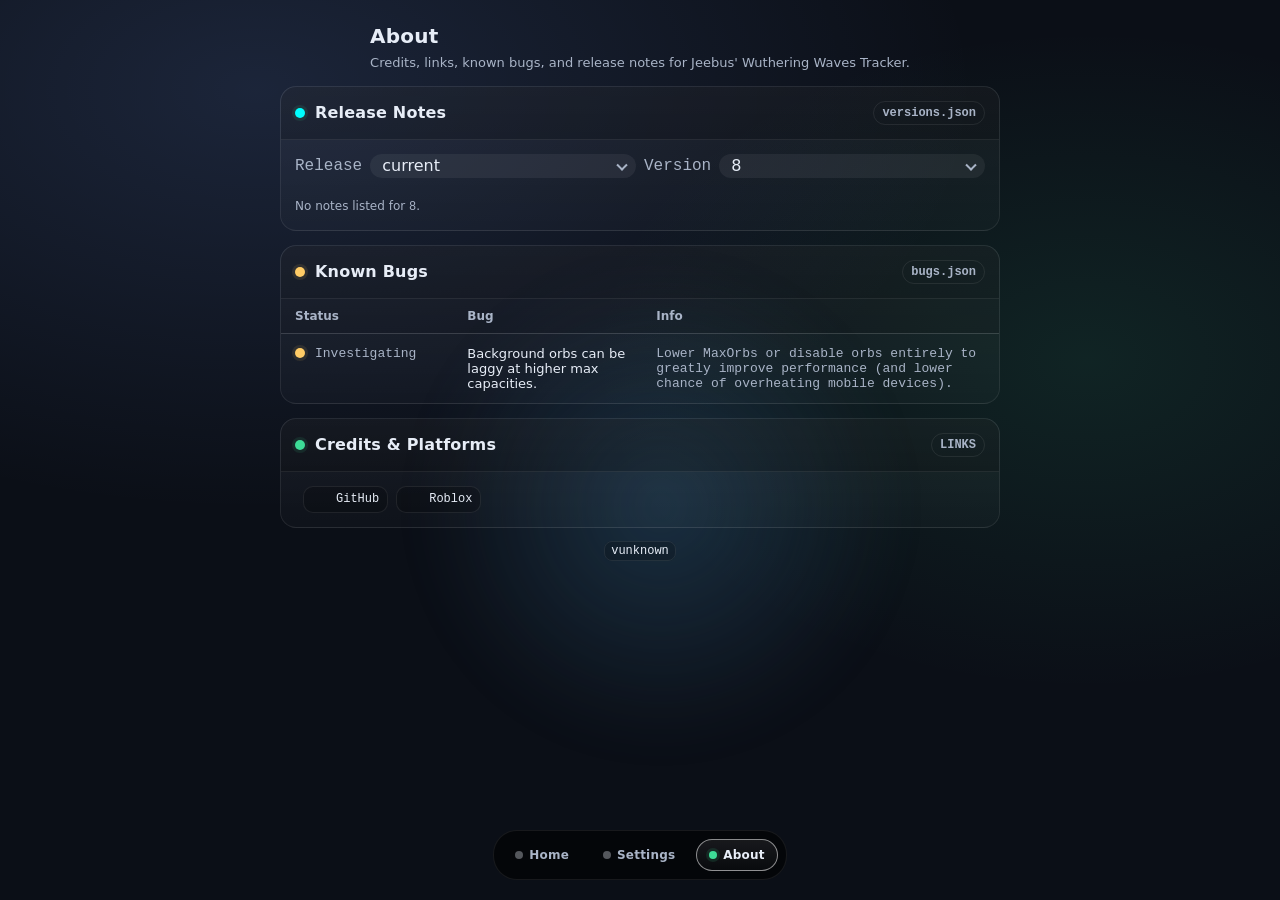
==== commit 9d323410: "css" ====
--- a/pages/about/index.html
+++ b/pages/about/index.html
@@ -96,8 +96,10 @@
 			  initAppSettings,
 			  startOrbBackgroundFromSettings,
 			  hardReload,
-			  _VERSION
+			  VERSION_PROMISE,
 			} from "../../assets/site.js";
+			
+			const version = await VERSION_PROMISE;
 			
 			// ===== Small helpers =====
 			function escapeHtml(s){
@@ -271,13 +273,13 @@
 			  }
 			
 			  // Prefer current app version, if present
-			  const preferredMajor = findMajorForVersion(VERSIONS_DATA, _VERSION) || majors[0];
+			  const preferredMajor = findMajorForVersion(VERSIONS_DATA, version) || majors[0];
 			  setSelectOptions(majorSel, majors, preferredMajor);
 			
-			  // Build sub-version list (prefer _VERSION if it exists in that major)
+			  // Build sub-version list (prefer version if it exists in that major)
 			  const initialMajor = majorSel.value;
-			  const preferVersion = Object.prototype.hasOwnProperty.call(VERSIONS_DATA[initialMajor] || {}, _VERSION)
-			    ? _VERSION
+			  const preferVersion = Object.prototype.hasOwnProperty.call(VERSIONS_DATA[initialMajor] || {}, version)
+			    ? version
 			    : null;
 			
 			  rebuildVersionSelectForMajor(initialMajor, preferVersion);
@@ -307,7 +309,7 @@
 			initAppSettings();
 			startOrbBackgroundFromSettings({ spawnEveryMs: 1600, sizeMin: 340, sizeMax: 720 });
 			
-			document.getElementById("versionCode").textContent = `v${_VERSION}`;
+			document.getElementById("versionCode").textContent = `v${version}`;
 			document.getElementById("hardRefreshBtn")?.addEventListener("click", hardReload);
 			
 			const platformLinks = [
--- a/assets/site.css
+++ b/assets/site.css
@@ -745,18 +745,18 @@
 
 /* ===== Bottom Tabs Dock (iOS rubber-band safe) ===== */
 .tabsBar{
-  position: fixed;
-  left: 0;
-  right: 0;
-  bottom: 0;
-
-  z-index: 9999;
-  pointer-events: none;
-
-  /* this is the dock area that will cover the bottom “border” space */
-  padding-left: max(12px, env(safe-area-inset-left));
-  padding-right: max(12px, env(safe-area-inset-right));
-  padding-bottom: env(safe-area-inset-bottom);
+	position: fixed;
+	left: 0;
+	right: 0;
+	bottom: 0;
+	
+	z-index: 9999;
+	pointer-events: none;
+	
+	/* this is the dock area that will cover the bottom “border” space */
+	padding-left: max(12px, env(safe-area-inset-left));
+	padding-right: max(12px, env(safe-area-inset-right));
+	padding-bottom: env(safe-area-inset-bottom);
 }
 
 /* Dock underlay that fills to the very bottom even during overscroll */
@@ -777,31 +777,31 @@
 /* ===== Bottom Tabs Dock (iOS rubber-band safe) ===== */
 
 .tabsBar .tabs{
-  pointer-events: auto;
-
-  display: flex;
-  align-items: center;
-  justify-content: center;
-  flex-wrap: nowrap;
-
-  gap: 8px;
-  padding: 8px;
-
-  border: 1px solid var(--border);
-  border-radius: 24px;
-  background: rgba(0,0,0,.58);
-  transition: background-color 400ms ease, border-color 400ms ease;
-
-  /* ✅ let content decide width, but don't exceed the viewport */
-  width: fit-content;
-  max-width: calc(100vw - 24px - env(safe-area-inset-left) - env(safe-area-inset-right));
-
-  /* ✅ if tabs don't fit, scroll instead of clipping/ellipsis */
-  overflow-x: auto;
-  overflow-y: hidden;
-  -webkit-overflow-scrolling: touch;
-
-  margin: 0 auto 12px auto;
+	pointer-events: auto;
+
+	display: flex;
+	align-items: center;
+	justify-content: center;
+	flex-wrap: nowrap;
+
+	gap: 8px;
+	padding: 8px;
+
+	border: 1px solid var(--border);
+	border-radius: 24px;
+	background: rgba(0,0,0,.58);
+	transition: background-color 400ms ease, border-color 400ms ease;
+	
+	/* let content decide width, but don't exceed the viewport */
+	width: fit-content;
+	max-width: calc(100vw - 24px - env(safe-area-inset-left) - env(safe-area-inset-right));
+
+	/* if tabs don't fit, scroll instead of clipping/ellipsis */
+	overflow-x: auto;
+	overflow-y: hidden;
+	-webkit-overflow-scrolling: touch;
+
+	margin: 0 auto 12px auto;
 }
 
 /* Hide scrollbar for the tabs row (optional, matches your style) */
@@ -830,11 +830,11 @@
   gap: 6px;
   justify-content: center;
 
-  /* ✅ don't force equal widths */
+  /* don't force equal widths */
   flex: 0 0 auto;
   min-width: max-content;
 
-  /* ✅ do not ellipsis tab labels */
+  /* do not ellipsis tab labels */
   white-space: nowrap;
   overflow: visible;
   text-overflow: unset;
@@ -864,9 +864,7 @@
 
 	.tabsBar .tabs {
 		/* respect left/right safe areas too */
-		/* display: flex; */
-		width: min(500px,
-				calc(100vw - 24px - env(safe-area-inset-left) - env(safe-area-inset-right)));
+		width: fit-content;
 	}
 }
 
@@ -1397,10 +1395,109 @@
   transform: scale(1.02);
 }
 
+.weaponCard:not(:active){
+  transform: scale(1);
+}
+
 .tabBtn:active{
   transform: translateY(1px);
 }
 
 .weaponCard, .tabBtn{
   touch-action: manipulation;
+}
+
+/* Challenge Runs */
+.gamesRoot {
+	display: grid;
+	gap: 14px;
+	grid-template-columns: min(920px, 100%);
+	justify-content: center;
+	margin-top: 14px;
+}
+
+.gameHeadLeft {
+	display: flex;
+	align-items: center;
+	gap: 12px;
+	min-width: 0;
+}
+
+.gameThumb {
+	width: 64px;
+	height: 64px;
+	border-radius: 12px;
+	border: 1px solid rgba(255, 255, 255, .10);
+	object-fit: cover;
+	background: rgba(0, 0, 0, .25);
+	flex: 0 0 auto;
+	transition: transform .15s ease, box-shadow .15s ease, background .2s ease;
+}
+
+.gameThumb:hover {
+	transform: translateY(-3px) scale(1.25);
+}
+
+.gameTitleWrap {
+	min-width: 0;
+	display: flex;
+	flex-direction: column;
+	gap: 4px;
+}
+
+.gameTitleLink {
+	color: inherit;
+	text-decoration: none;
+	font-weight: 800;
+	letter-spacing: .2px;
+	white-space: nowrap;
+	overflow: hidden;
+	text-overflow: ellipsis;
+}
+
+.gameTitleLink:hover {
+	text-decoration: underline;
+}
+
+.gameMetaLine {
+	color: var(--muted);
+	font-size: 12px;
+	white-space: nowrap;
+	overflow: hidden;
+	text-overflow: ellipsis;
+}
+
+.runTitle {
+	font-weight: 700;
+	letter-spacing: .1px;
+}
+
+.badgeRow {
+	display: inline-flex;
+	gap: 8px;
+	flex-wrap: wrap;
+	align-items: center;
+}
+
+.runRules {
+	margin-top: 6px;
+	color: var(--muted);
+	font-size: 12px;
+	line-height: 1.35;
+	white-space: pre-wrap;
+}
+
+.emptyCardBody {
+	padding: 14px;
+	color: var(--muted);
+	font-size: 13px;
+	line-height: 1.45;
+}
+
+@media(max-width:620px) {
+
+	thead th:nth-child(2),
+	tbody td:nth-child(2) {
+		display: none;
+	}
 }
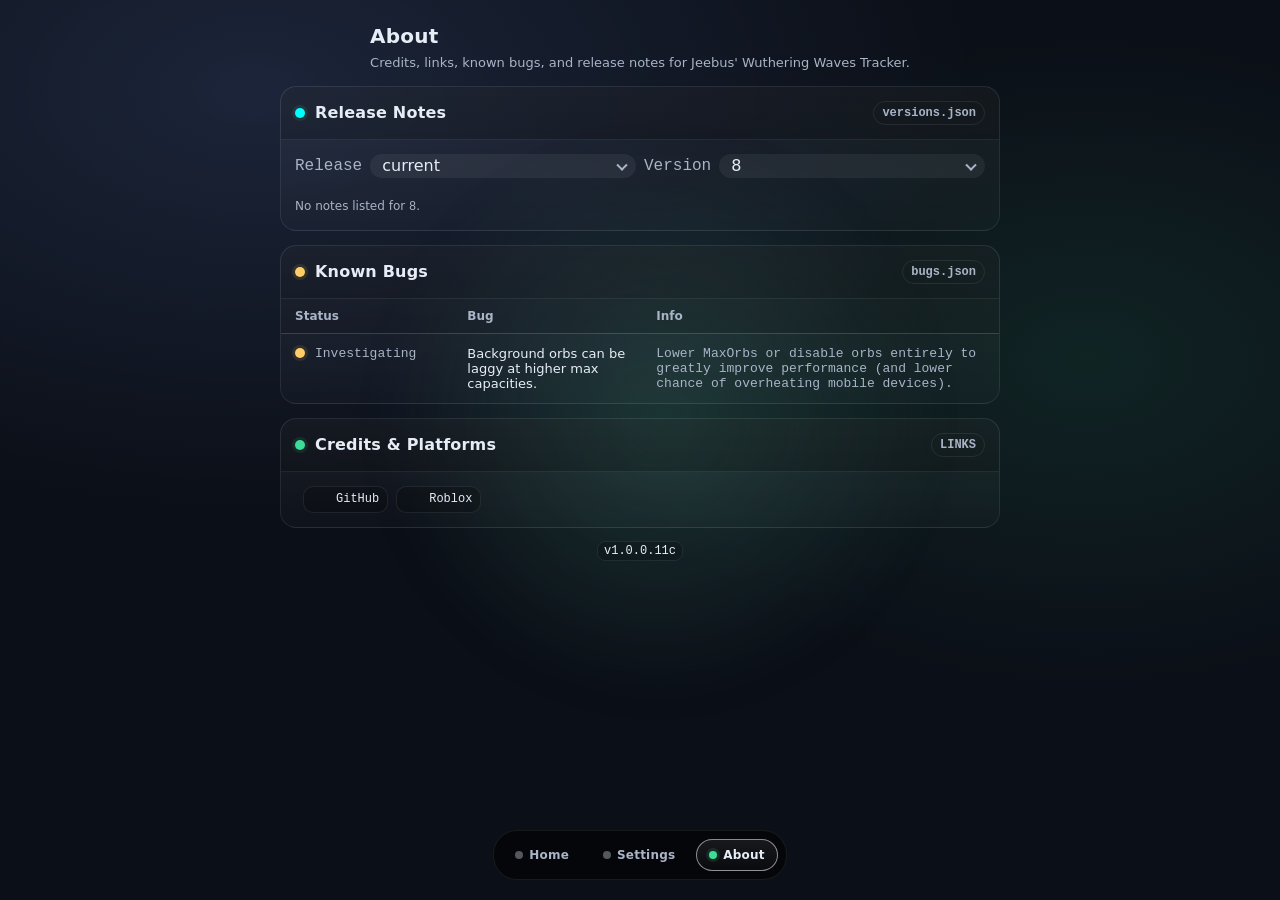
==== commit 6558db38: "version fix" ====
--- a/pages/about/index.html
+++ b/pages/about/index.html
@@ -96,10 +96,8 @@
 			  initAppSettings,
 			  startOrbBackgroundFromSettings,
 			  hardReload,
-			  VERSION_PROMISE,
+			  _VERSION
 			} from "../../assets/site.js";
-			
-			const version = await VERSION_PROMISE;
 			
 			// ===== Small helpers =====
 			function escapeHtml(s){
@@ -273,13 +271,13 @@
 			  }
 			
 			  // Prefer current app version, if present
-			  const preferredMajor = findMajorForVersion(VERSIONS_DATA, version) || majors[0];
+			  const preferredMajor = findMajorForVersion(VERSIONS_DATA, _VERSION) || majors[0];
 			  setSelectOptions(majorSel, majors, preferredMajor);
 			
-			  // Build sub-version list (prefer version if it exists in that major)
+			  // Build sub-version list (prefer _VERSION if it exists in that major)
 			  const initialMajor = majorSel.value;
-			  const preferVersion = Object.prototype.hasOwnProperty.call(VERSIONS_DATA[initialMajor] || {}, version)
-			    ? version
+			  const preferVersion = Object.prototype.hasOwnProperty.call(VERSIONS_DATA[initialMajor] || {}, _VERSION)
+			    ? _VERSION
 			    : null;
 			
 			  rebuildVersionSelectForMajor(initialMajor, preferVersion);
@@ -309,7 +307,7 @@
 			initAppSettings();
 			startOrbBackgroundFromSettings({ spawnEveryMs: 1600, sizeMin: 340, sizeMax: 720 });
 			
-			document.getElementById("versionCode").textContent = `v${version}`;
+			document.getElementById("versionCode").textContent = `v${_VERSION}`;
 			document.getElementById("hardRefreshBtn")?.addEventListener("click", hardReload);
 			
 			const platformLinks = [
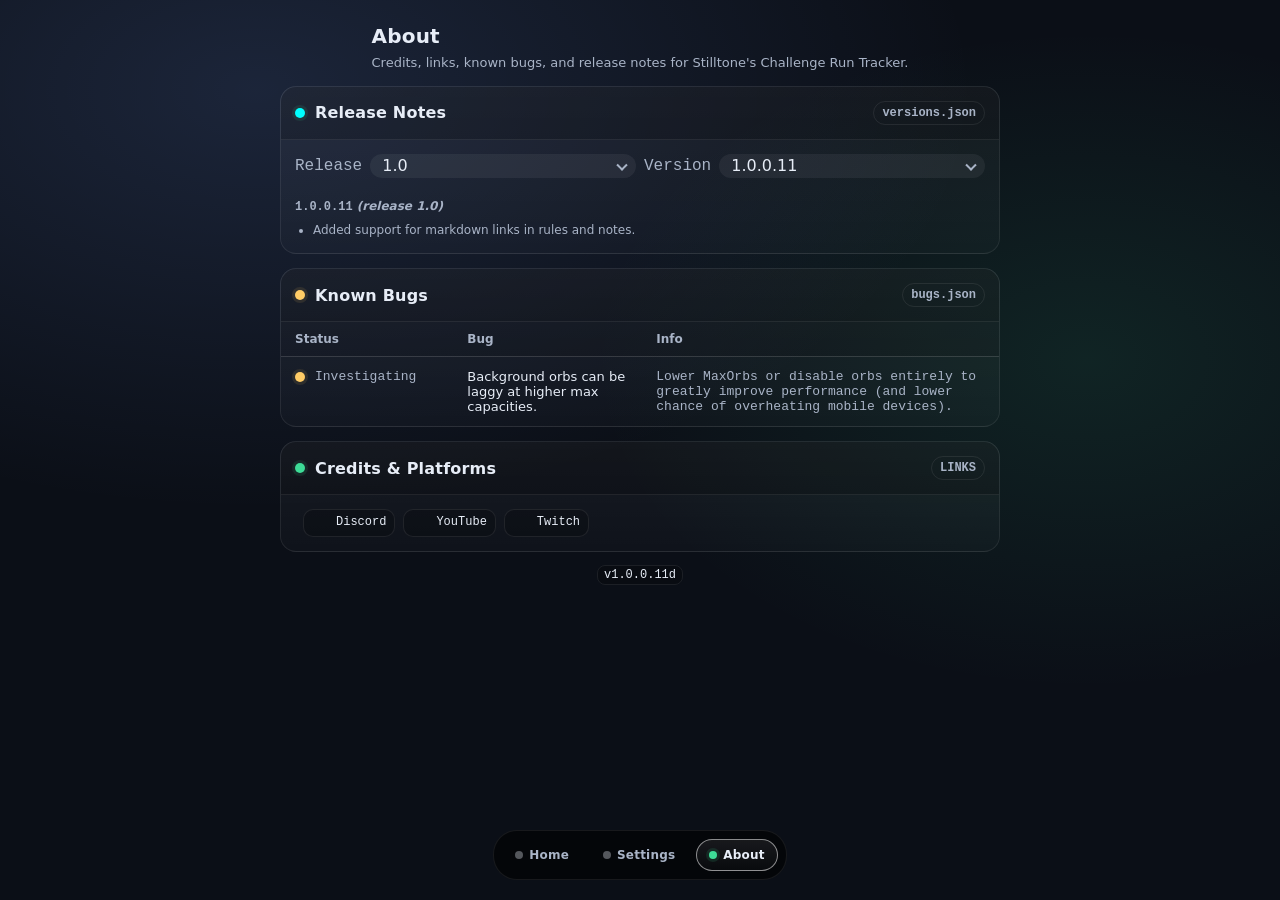
==== commit 0f4f4389: "social links update" ====
--- a/pages/about/index.html
+++ b/pages/about/index.html
@@ -3,7 +3,7 @@
 	<head>
 		<meta charset="utf-8" />
 		<meta name="viewport" content="width=device-width,initial-scale=1,viewport-fit=cover" />
-		<title>Jeebus' Apps — About</title>
+		<title>Stilltone's Challenge Run Tracker — About</title>
 		<link rel="stylesheet" href="../../assets/site.css">
 		<link rel="icon" href="../../favicon.ico" sizes="any">
 	</head>
@@ -13,7 +13,7 @@
 				<div>
 					<h1>About</h1>
 					<div class="sub">
-						Credits, links, known bugs, and release notes for Jeebus' Wuthering Waves Tracker.
+						Credits, links, known bugs, and release notes for Stilltone's Challenge Run Tracker.
 					</div>
 				</div>
 			</header>
@@ -39,7 +39,6 @@
 						</div>
 					</div>
 				</section>
-
 				<section class="card span2" style="width: 100%;">
 					<div class="head">
 						<div class="title"><span class="statusDot warn"></span>Known Bugs</div>
@@ -60,7 +59,6 @@
 						</div>
 					</div>
 				</section>
-
 				<section class="card span2" style="width: 100%;">
 					<div class="head">
 						<div class="title"><span class="statusDot"></span>Credits & Platforms</div>
@@ -73,20 +71,17 @@
 					</div>
 				</section>
 			</div>
-
 			<div class="footer">
 				<code class="inline" id="versionCode">v—</code>
 			</div>
-
 			<div class="tabsBar" style="width: 100%;">
-			<nav class="tabs">
-				<a class="tabBtn" data-tab="home" href="../../"><span class="tabDot"></span> Home</a>
-				<a class="tabBtn" data-tab="settings" href="../settings/"><span class="tabDot"></span> Settings</a>
-				<a class="tabBtn active" data-tab="about" href="../about/"><span class="tabDot"></span> About</a>
-			</nav>
+				<nav class="tabs">
+					<a class="tabBtn" data-tab="home" href="../../"><span class="tabDot"></span> Home</a>
+					<a class="tabBtn" data-tab="settings" href="../settings/"><span class="tabDot"></span> Settings</a>
+					<a class="tabBtn active" data-tab="about" href="../about/"><span class="tabDot"></span> About</a>
+				</nav>
 			</div>
 		</div>
-
 		<script type="module">
 			import {
 			  renderPlatformLinks,
@@ -200,6 +195,8 @@
 			function setSelectOptions(sel, values, selectedValue){
 			  sel.textContent = "";
 			  for (const v of values){
+			    if (v === "current") continue;
+
 			    const opt = document.createElement("option");
 			    opt.value = v;
 			    opt.textContent = v;
@@ -271,7 +268,7 @@
 			  }
 			
 			  // Prefer current app version, if present
-			  const preferredMajor = findMajorForVersion(VERSIONS_DATA, _VERSION) || majors[0];
+			  const preferredMajor = findMajorForVersion(VERSIONS_DATA, _VERSION) || majors[1];
 			  setSelectOptions(majorSel, majors, preferredMajor);
 			
 			  // Build sub-version list (prefer _VERSION if it exists in that major)
@@ -311,8 +308,9 @@
 			document.getElementById("hardRefreshBtn")?.addEventListener("click", hardReload);
 			
 			const platformLinks = [
-			  { label: "GitHub", url: "https://github.com/WoahItsJeebus" },
-			  { label: "Roblox", url: "https://www.roblox.com/users/3817884/profile" },
+			  { label: "Discord", url: "https://discord.gg/9yjHhTSJQs" },
+			  { label: "YouTube", url: "https://www.youtube.com/@StilltoneLive" },
+			  { label: "Twitch", url: "https://www.twitch.tv/stilltone" },
 			];
 			
 			renderPlatformLinks(platformLinks, "platformLinks");
@@ -337,4 +335,4 @@
 		"note": "",					-- (string) — Side notes
 		"fixedIn": "",				-- (string) — Version number — (fixed status only)
 	}
--->
+-->
